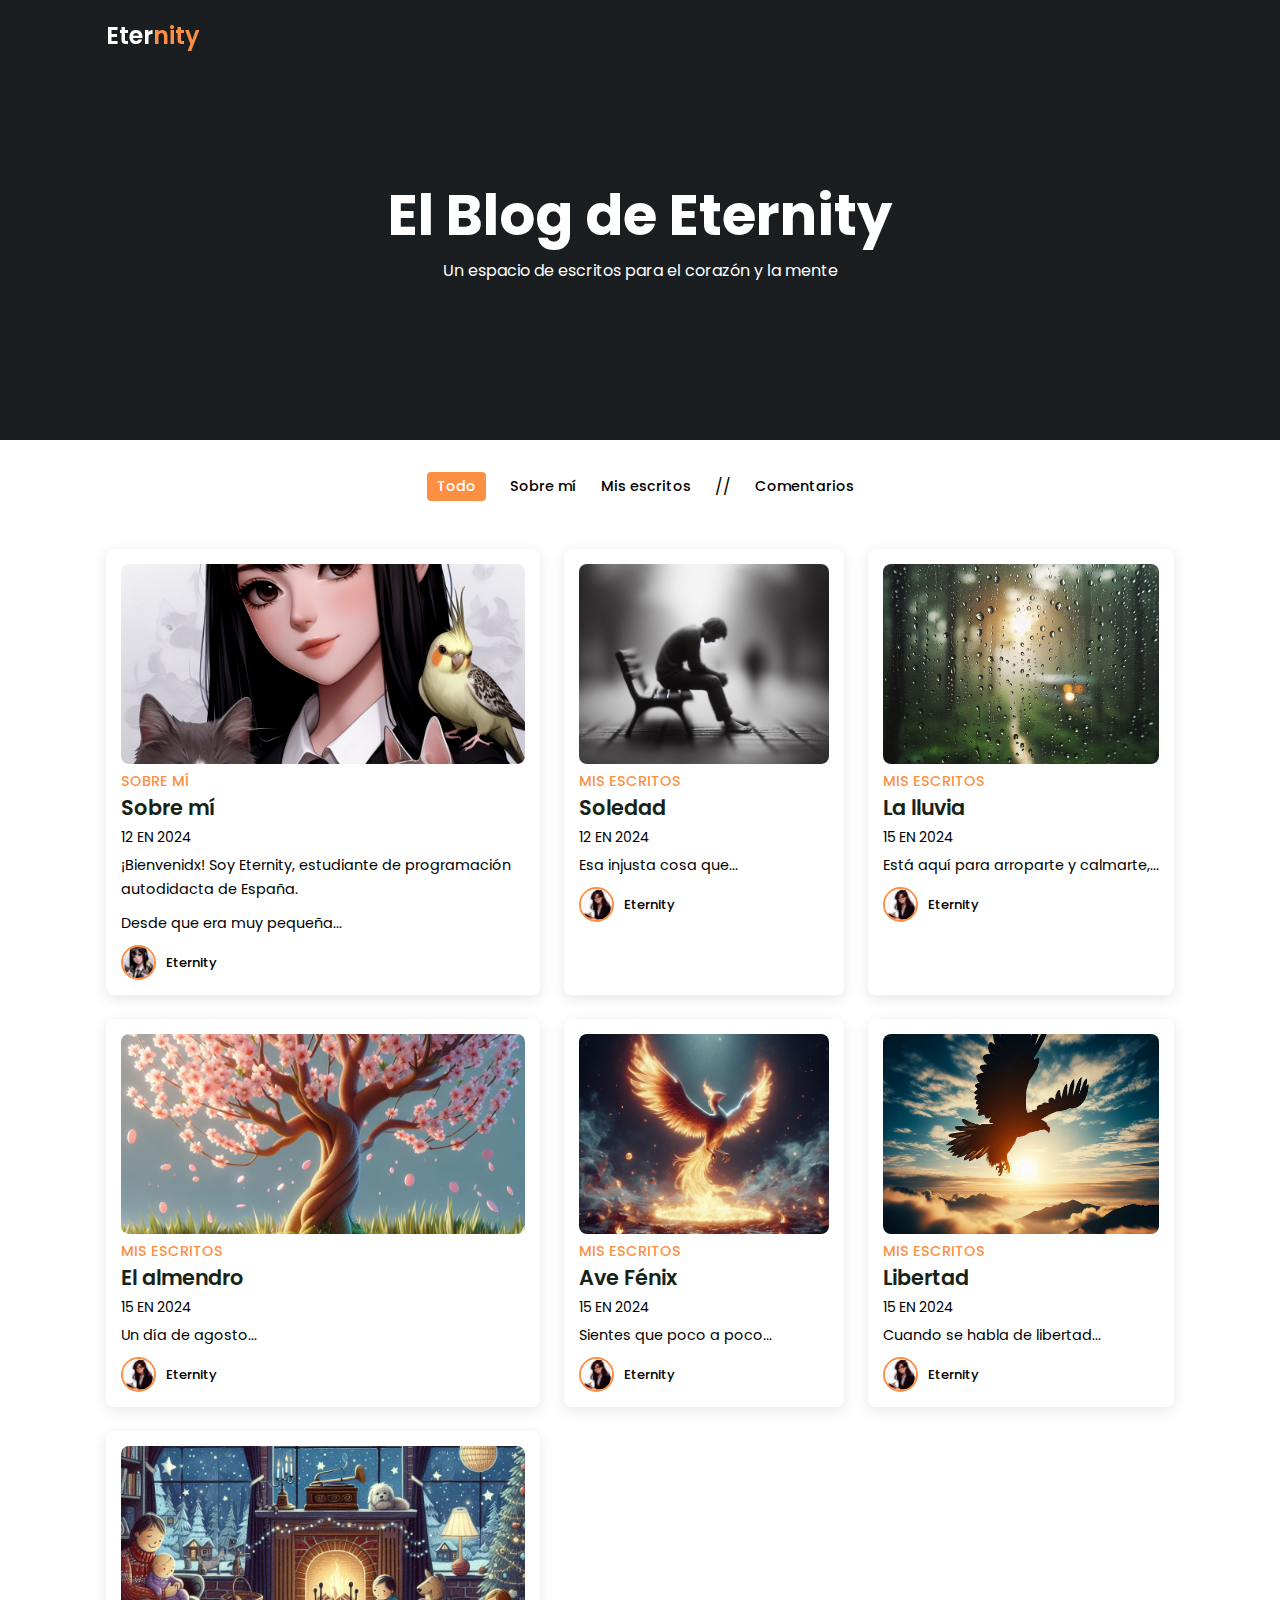
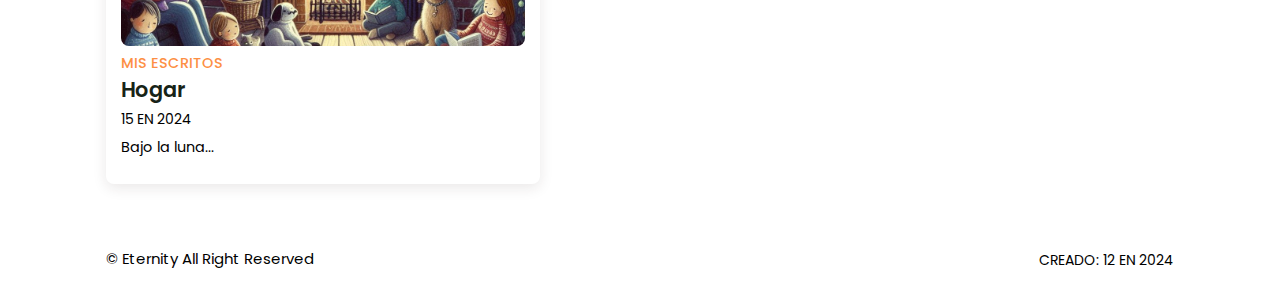
==== index.html @ 63623a49 "Update index.html" ====
<!DOCTYPE html>
<html lang="en">
<head>

    <meta charset="UTF-8">
    <meta name="viewport" content="width=device-width, initial-scale=1.0">
    <title>El Blog de Eternity</title>
 
    <link rel="stylesheet" href="style.css">

    <link href='https://unpkg.com/boxicons@2.1.4/css/boxicons.min.css' rel='stylesheet'>
</head>
<body>

   <header>

    <div class="nav container">

    <a href="#" class="logo">Eter<span>nity</span></a>

    
    </div>

   </header>

   <section class="home" id="sectionhome">
    <div class="home-text container">
        <h2 class="home-title">El Blog de Eternity</h2>
        <span class="home-subtitle">Un espacio de escritos para el corazón y la mente</span>
    </div>
   </section>

    <div class="post-filter container">
        <span class="filter-item active-filter" data-filter="todo">Todo</span>
        <span class="filter-item" data-filter="sobre-mí">Sobre mí</span>
        <span class="filter-item" data-filter="mis-escritos">Mis escritos</span>
        //<span class="filter-item" data-filter="comentarios">Comentarios</span>
    </div>

    <section class="post container">

        <div class="post-box sobre-mí">
            <img src="img/profile-1.jpeg" alt="" class="post-img">
            <h2 class="category">Sobre mí</h2>
            <a href="post-pageSobremi.html" class="post-title">
                Sobre mí
            </a>
            <span class="post-date">12 En 2024</span>
            <p class="post-description">¡Bienvenidx! Soy Eternity, estudiante de programación autodidacta de España.</p>
            <p class="post-description">Desde que era muy pequeña...</p>

            <div class="profile"> 
                <img src="img/profile-1.jpeg" alt="" class="profile-img">
                <span class="profile-name">Eternity</span>
            </div>
        </div>

        <div class="post-box mis-escritos">
            <img src="img/post-1.jpeg" alt="" class="post-img">
            <h2 class="category">Mis escritos</h2>
            <a href="post-pageSoledad.html" class="post-title">
                Soledad
            </a>
            <span class="post-date">12 En 2024</span>
            <p class="post-description">Esa injusta cosa que... </p>

            <div class="profile"> 
                <img src="img/profile-2.jpeg" alt="" class="profile-img">
                <span class="profile-name">Eternity</span>
            </div>
        </div>

        <div class="post-box mis-escritos">
            <img src="img/post-2.jpeg" alt="" class="post-img">
            <h2 class="category">Mis escritos</h2>
            <a href="post-pageLalluvia.html" class="post-title">
                La lluvia
            </a>
            <span class="post-date">15 En 2024</span>
            <p class="post-description">Está aquí para arroparte y calmarte,...</p>

            <div class="profile"> 
                <img src="img/profile-2.jpeg" alt="" class="profile-img">
                <span class="profile-name">Eternity</span>
            </div>
        </div>
        <div class="post-box mis-escritos">
            <img src="img/post-3.jpeg" alt="" class="post-img">
            <h2 class="category">Mis escritos</h2>
            <a href="post-pageAlmendro.html" class="post-title">
                El almendro
            </a>
            <span class="post-date">15 En 2024</span>
            <p class="post-description">Un día de agosto...</p>

            <div class="profile"> 
                <img src="img/profile-2.jpeg" alt="" class="profile-img">
                <span class="profile-name">Eternity</span>
            </div>
        </div>

        <div class="post-box mis-escritos">
            <img src="img/post-4.jpeg" alt="" class="post-img">
            <h2 class="category">Mis escritos</h2>
            <a href="post-pageAveFenix.html" class="post-title">
                Ave Fénix
            </a>
            <span class="post-date">15 En 2024</span>
            <p class="post-description">Sientes que poco a poco...</p>

            <div class="profile"> 
                <img src="img/profile-2.jpeg" alt="" class="profile-img">
                <span class="profile-name">Eternity</span>
            </div>
        </div>

        <div class="post-box mis-escritos">
            <img src="img/post-5.jpeg" alt="" class="post-img">
            <h2 class="category">Mis escritos</h2>
            <a href="post-pageLibertad.html" class="post-title">
                Libertad
            </a>
            <span class="post-date">15 En 2024</span>
            <p class="post-description">Cuando se habla de libertad...</p>

            <div class="profile"> 
                <img src="img/profile-2.jpeg" alt="" class="profile-img">
                <span class="profile-name">Eternity</span>
            </div>
        </div>

        <div class="post-box mis-escritos">
            <img src="img/post-6.jpeg" alt="" class="post-img">
            <h2 class="category">Mis escritos</h2>
            <a href="post-pageHogar.html" class="post-title">
                Hogar
            </a>
            <span class="post-date">15 En 2024</span>
            <p class="post-description">Bajo la luna...</p>

        </div>

    </section>


    <div class="footer container">
        <p>&#169; Eternity All Right Reserved</p>
        <span class="post-date">Creado: 12 En 2024</span>
        </div>
    </div>




    <script src="https://code.jquery.com/jquery-3.7.1.js" integrity="sha256-eKhayi8LEQwp4NKxN+CfCh+3qOVUtJn3QNZ0TciWLP4=" crossorigin="anonymous"></script>


    <script src="main.js"></script>
</body>
</html>
---- style.css ----
@import url('https://fonts.googleapis.com/css2?family=Poppins:wght@400;500;600;700&display=swap');
*{
    font-family: 'Poppins', sans-serif;
    margin: 0;
    padding: 0;
    scroll-behavior: smooth;
    scroll-padding-top: 2rem;
    box-sizing: border-box;
}




:root {
    --container-color:#1a1e21;
    --second-color: #fd8f44;
    --text-color: #172317;
    --bg-color: #fff;
}
::selection{
    color: var(--bg-color);
    background: var(--second-color);
}
a{
    text-decoration: none;
}
li{
    list-style: none;
}
img{
    width: 100%;
}
section{
    padding: 3rem 0 2rem;
}
.container{
    max-width: 1068px;
    margin: auto;
    width: 100%;
}
header{
    position: fixed;
    top: 0;
    left: 0;
    width: 100%;
    z-index: 200;
}
header.shadow{
    background: var(--bg-color);
    box-shadow: 0 1px 4px hsl(0 4% 14% / 10%);
    transition: 0.4s;
}
header.shadow .logo{
    color: var(--text-color);
}
.nav{
    display: flex;
    align-items: center;
    justify-content: space-between;
    padding: 18px 0;
}
.logo{
    font-size: 1.5rem;
    font-weight: 600;
    color: var(--bg-color) ;
}
.logo span {
    color: var(--second-color);
}
.login{
    padding: 8px 14px;
    text-transform: uppercase;
    font-weight: 500;
    border-radius: 4px;
    background: var(--second-color);
    color: var(--bg-color);
}
.login:hover {
    background: hsl(24, 98%, 58%);
    transition: 0.3s;
}

.home {
    width: 100%;
    min-height: 440px;
    background: var(--container-color);
    display: grid;
    justify-content: center;
    align-items: center;
}
.home-text{
    color: var(--bg-color);
    text-align: center;
}

.home-title {
    font-size: 3.5rem;
}
.home-subtitle{
    font-size: 1rem;
    font-weight: 400;
}
.post-filter{
    display: flex;
    justify-content: center;
    align-items: center;
    column-gap: 1.5rem;
    margin-top: 2rem !important;
}
.filter-item{
    font-size: 0.9rem;
    font-weight: 500;
    cursor: pointer;
}
.active-filter{
    background: var(--second-color);
    color: var(--bg-color);
    padding: 4px 10px;
    border-radius: 4px;
}
.post{
    display: grid;
    grid-template-columns: repeat(auto-fit, minmax(280px,auto));
    justify-content: center;
    gap: 1.5rem;
}
.post-box{
    background: var(--bg-color);
    box-shadow: 0 4px 14px hsl(355deg 25% 15% / 10%);
    padding: 15px;
    border-radius: 0.5rem;
}
.post-img{
    width: 100%;
    height: 200px;
    object-fit: cover;
    object-position: center;
    border-radius: 0.5rem;
}
.category{
    font-size: 0.9rem;
    font-weight: 500;
    text-transform: uppercase;
    color: var(--second-color);
}
.post-title{
    font-size: 1.3rem;
    font-weight: 600;
    color: var(--text-color);
    display: -webkit-box;
    -webkit-line-clamp: 2;
    -webkit-box-orient: vertical;
    overflow: hidden;
}
.post-date{
    display: flex;
    font-size: 0.875rem;
    text-transform: uppercase;
    font-weight: 400;
    margin-top: 4px;
}
.post-description{
    font-size: 0.9rem;
    line-height: 1.5rem;
    margin: 5px 0 10px;
    display: -webkit-box;
    -webkit-line-clamp: 3;
    -webkit-box-orient: vertical;
    overflow: hidden;
}
.profile{
    display: flex;
    align-items: center;
    gap: 10px;
}
.profile-img{
    width: 35px;
    height: 35px;
    border-radius: 50%;
    object-fit: cover;
    object-position: center;
    border: 2px solid var(--second-color);
}
.profile-name{
    font-size: 0.82rem;
    font-weight: 500;
}
.footer{
    display: flex;
    justify-content: space-between;
    align-items: center;
    padding: 30px 0;
}
.footer p{
    font-size: 0.938rem;
}
.social{
    display: flex;
    align-items: center;
    column-gap: 1rem;
}
.social .bx{
    font-size: 1.4rem;
    color: var(--text-color);
}
.social .bx:hover {
    color: var(--second-color);
    transition: 0.3s all linear;
}
.post-header{
    width: 100%;
    height: 500px;
    background: var(--container-color);
}
.post-container{
    max-width: 800px;
    margin: auto;
    width: 100%;
}
.header-content{
    display: flex;
    flex-direction: column;
    align-items: center;
    margin-top: 4rem !important;
}
.back-home{
    color: var(--second-color);
    font-size: 0.9rem;
}
.header-title{
    width: 90%;
    font-size: 2.6rem;
    color: var(--bg-color);
    text-align: center;
    margin-bottom: 1rem;
}
.header-img{
    width: 420px;
    height: 420px;
    object-fit: center;
    object-position: cover;
}
.post-content{
    margin-top: 10rem !important;
}
.sub-heading{
    font-size: 1.2rem;
}
.post-text{
    font-size: 1rem;
    line-height: 1.7rem;
    margin: 1rem 0;
    text-align: justify;
}
.share{
    display: flex;
    flex-direction: column;
    align-items: center;
    row-gap: 1rem;
}
.share-title{
    font-size: 1.1rem;
}
@media (max-width: 1060px){
    .container {
        margin: 0 auto;
        width: 95%;
    }
    .home-text {
        width: 100%;
    }
}
@media (max-width: 800px){
    .nav {
        padding: 14px 0px;
    }
    .post-container{
        margin: 0 auto;
        width: 95%;
    }
}
@media (max-width: 768px){
    .nav {
        padding: 10px 0px;
    }
    section {
        padding: 2rem 0;
    }
    .header-content {
        margin-top: 3rem !important;
    }
    .home{
        min-height: 380px;
    }
    .home-title{
        font-size: 3rem;
    }
    .header-title{
        font-size: 2rem;
    }
    .header-img{
        height: 370px;
    }
    .post-header{
        height: 435px;
    }
    .post-content{
        margin-top: 9rem !important;
    }
}
@media (max-width: 570px){
    .post-header{
        height: 390px;
    }
    .header-title{
        width: 100%;
    }
    .header-img{
        height: 340px;
    }
    .footer {
        flex-direction: column;
        row-gap: 1rem;
        padding: 20px 0;
        text-align: center;
    }
}
@media (max-width: 396px){
    .home-title{
        font-size: 2rem;
    }
    .home-subtitle {
        font-size: 0.9rem;
    }
    .home {
        min-height: 300px;
    }
    .post-box{
        padding: 10px;
    }
    .header-title{
        font-size: 1.4rem;
    }
    .header-img {
        height: 240px;
    }
    .post-header {
        height: 335px;
    }
    .post-content{
        margin-top: 5rem !important;
    }
    .post-text{
        font-size: 0.875rem;
        line-height: 1.5rem;
        margin: 10px 0;
    }
}
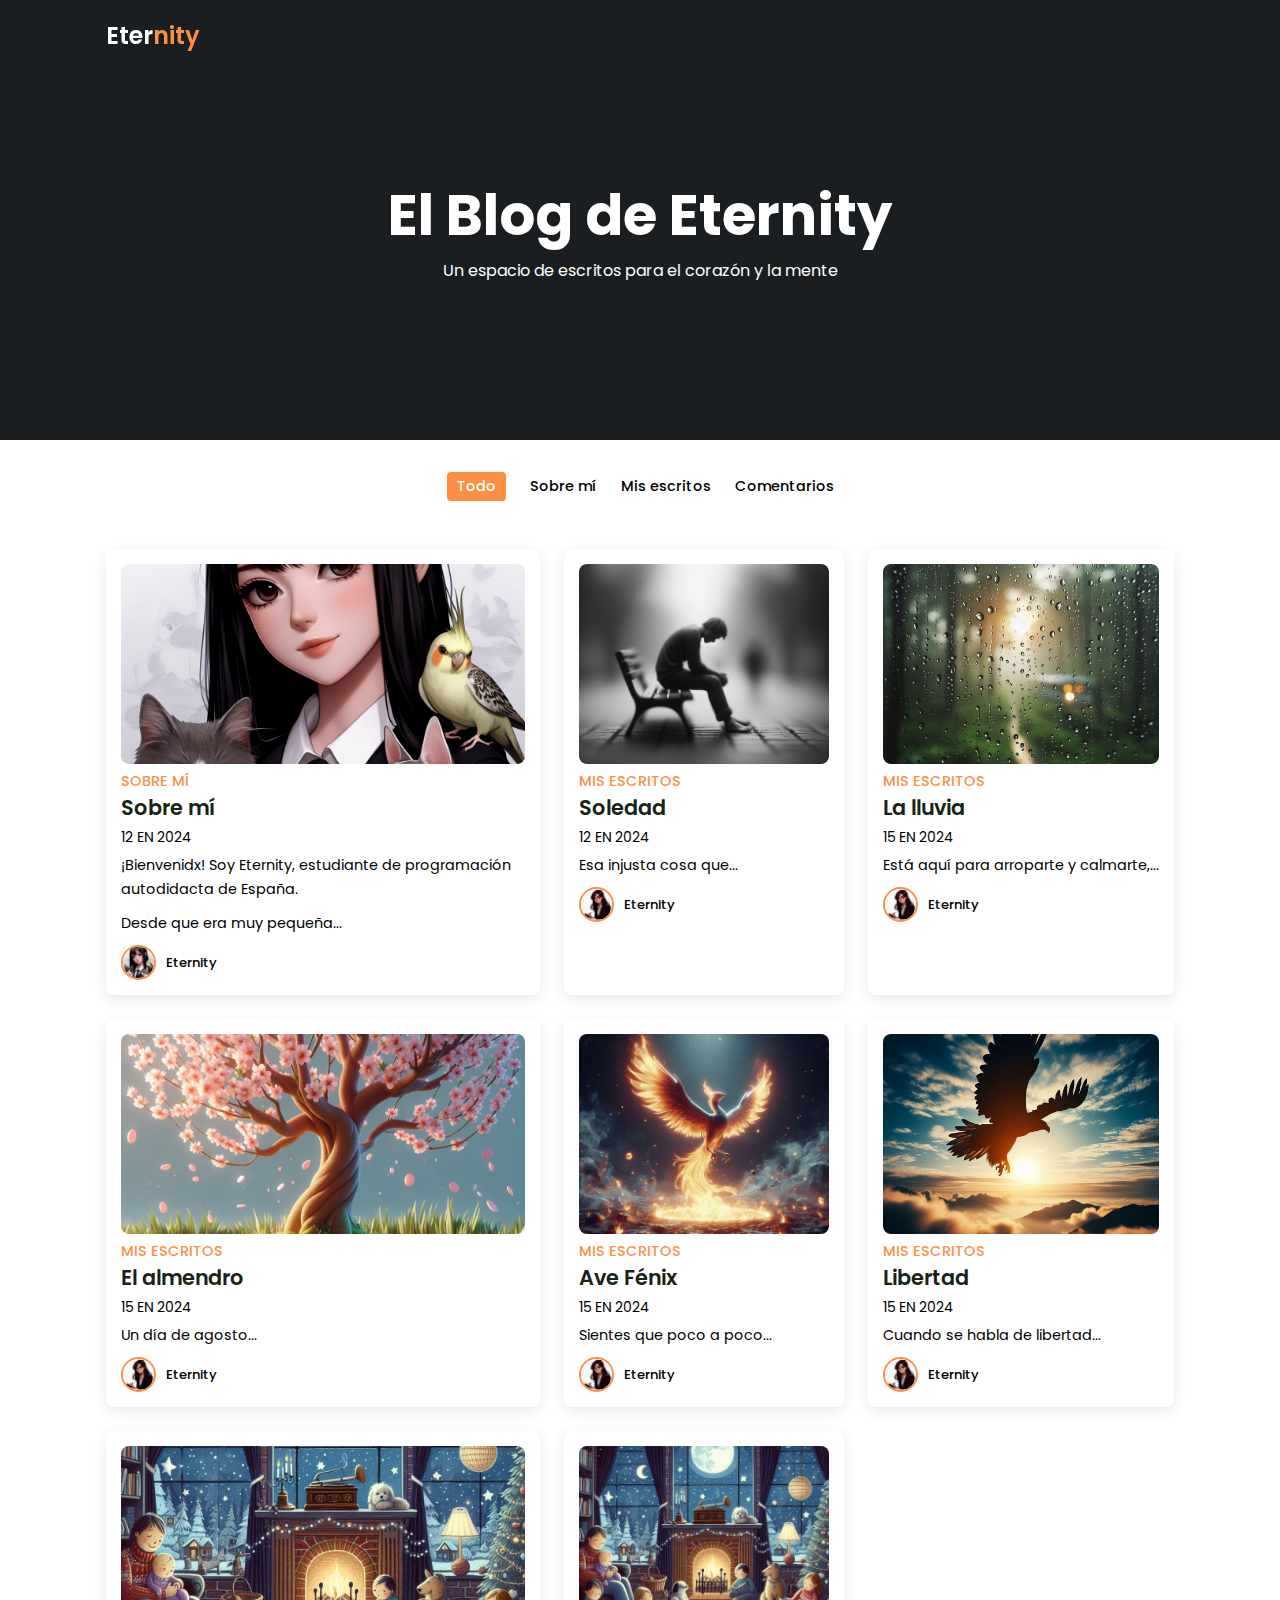
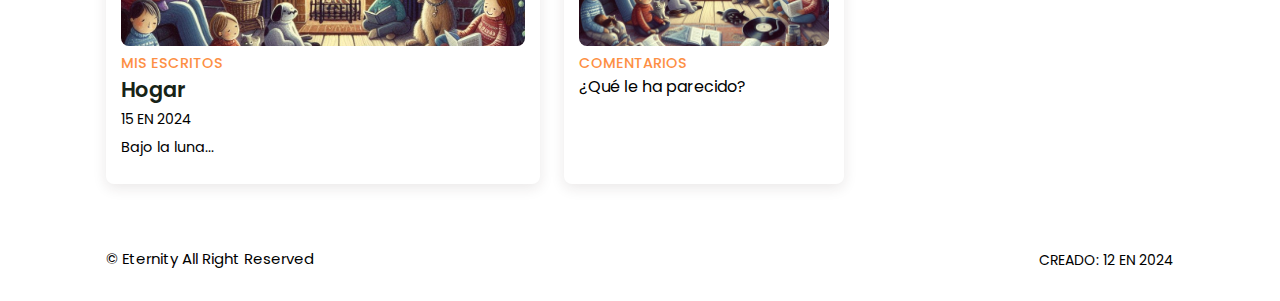
==== commit 68e1b083: "Update index.html" ====
--- a/index.html
+++ b/index.html
@@ -34,7 +34,7 @@
         <span class="filter-item active-filter" data-filter="todo">Todo</span>
         <span class="filter-item" data-filter="sobre-mí">Sobre mí</span>
         <span class="filter-item" data-filter="mis-escritos">Mis escritos</span>
-        //<span class="filter-item" data-filter="comentarios">Comentarios</span>
+        <span class="filter-item" data-filter="los-comentarios">Comentarios</span>
     </div>
 
     <section class="post container">
@@ -140,6 +140,14 @@
 
         </div>
 
+        <div class="post-box los-comentarios">
+            <img src="img/post-6.jpeg" alt="" class="post-img">
+            <h2 class="category">Comentarios</h2>
+            <a>¿Qué le ha parecido?</a>
+            <script src="https://cdn.commoninja.com/sdk/latest/commonninja.js" defer></script>
+<div class="commonninja_component pid-88333297-a305-47eb-8b60-252272b29c6f">
+
+        </div>
     </section>
 
 
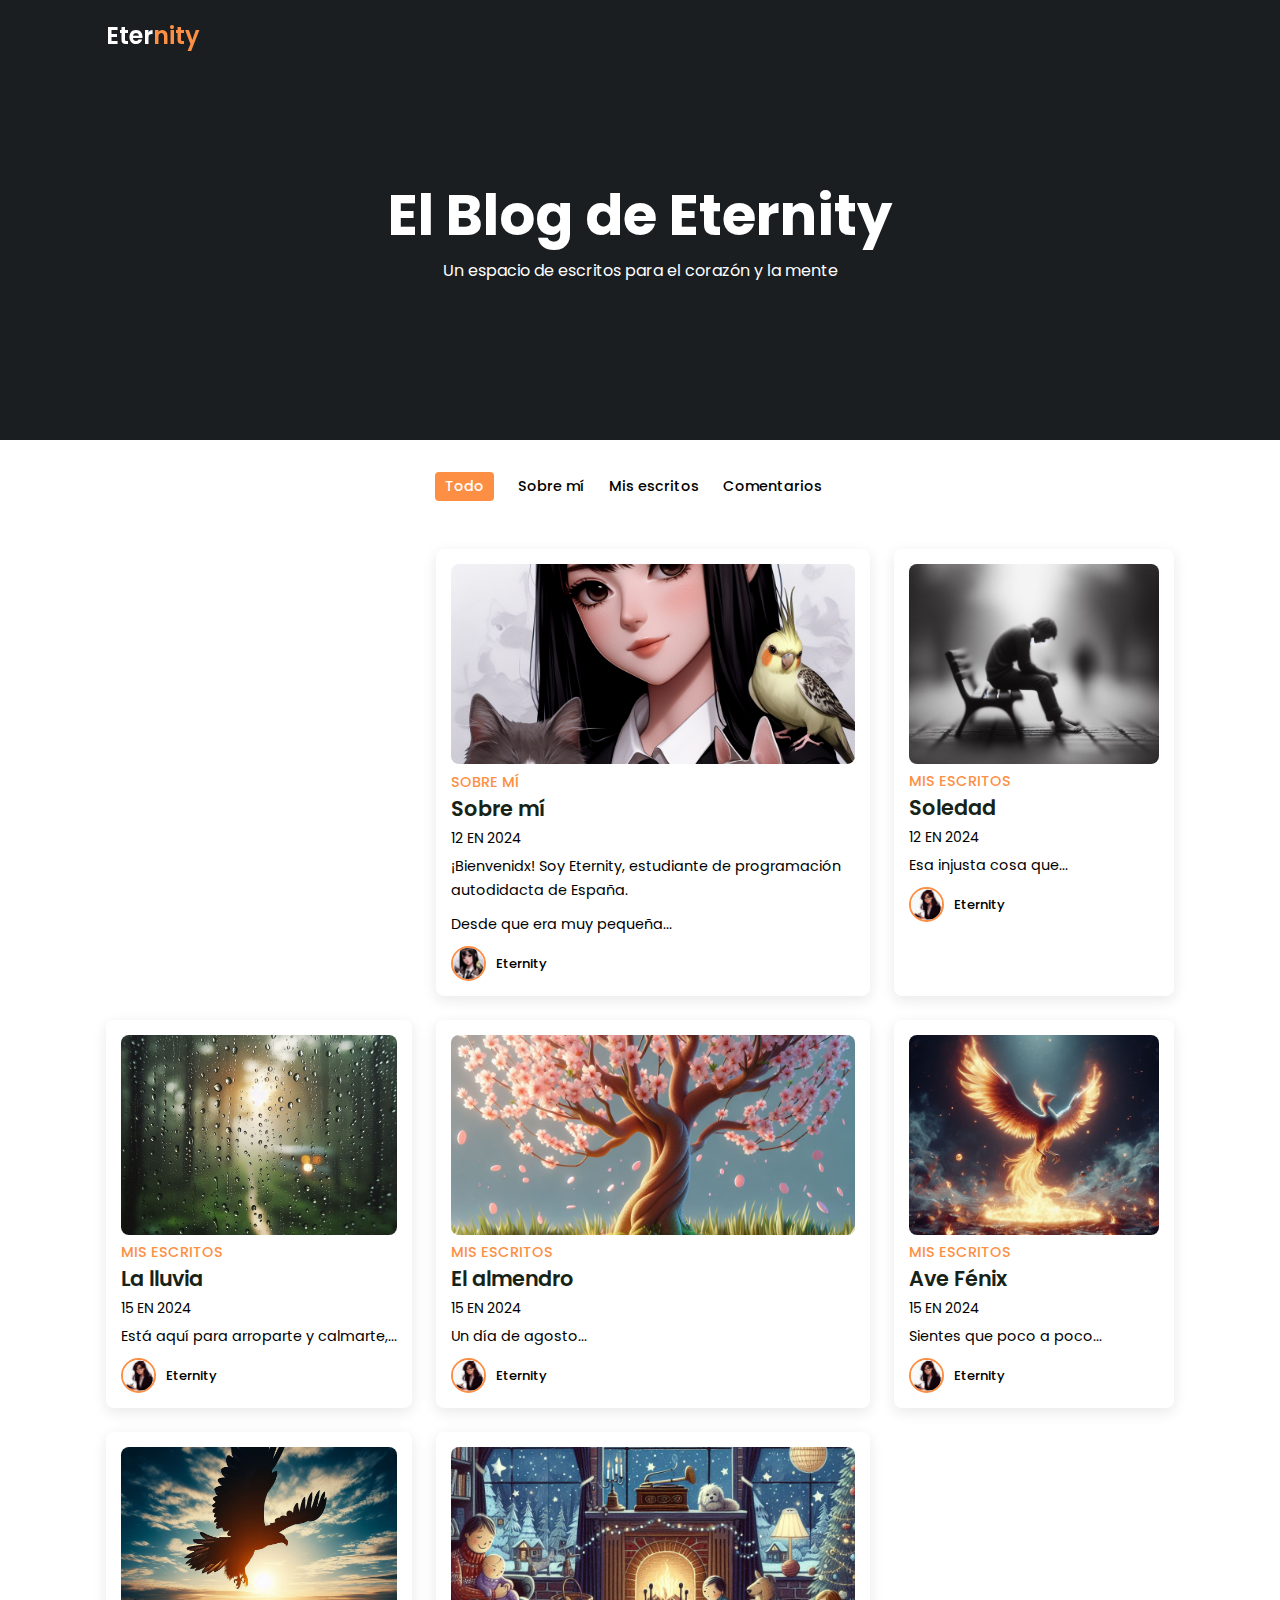
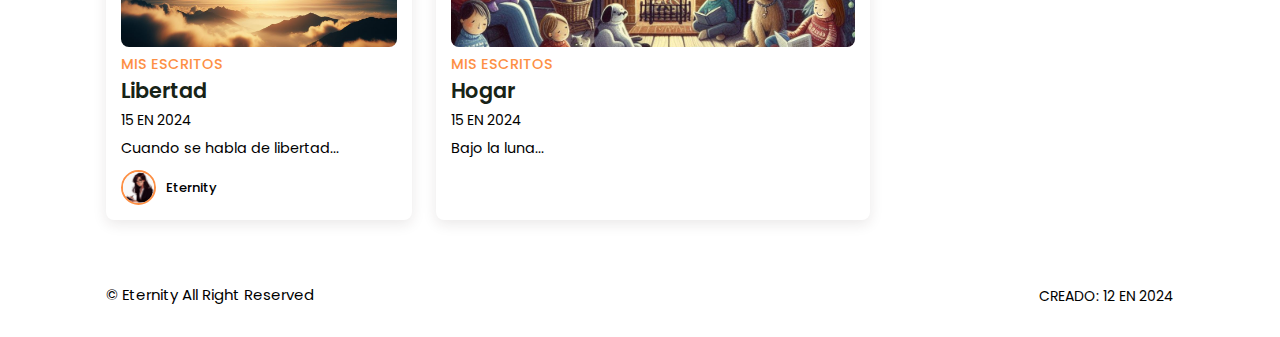
==== commit d1abe9b9: "Update index.html" ====
--- a/index.html
+++ b/index.html
@@ -34,7 +34,7 @@
         <span class="filter-item active-filter" data-filter="todo">Todo</span>
         <span class="filter-item" data-filter="sobre-mí">Sobre mí</span>
         <span class="filter-item" data-filter="mis-escritos">Mis escritos</span>
-        <span class="filter-item" data-filter="los-comentarios">Comentarios</span>
+        <span class="filter-item" data-filter="comentarios">Comentarios <a href="post-pageComentarios.html" class="post-title"></span>
     </div>
 
     <section class="post container">
@@ -140,14 +140,6 @@
 
         </div>
 
-        <div class="post-box los-comentarios">
-            <img src="img/post-6.jpeg" alt="" class="post-img">
-            <h2 class="category">Comentarios</h2>
-            <a>¿Qué le ha parecido?</a>
-            <script src="https://cdn.commoninja.com/sdk/latest/commonninja.js" defer></script>
-<div class="commonninja_component pid-88333297-a305-47eb-8b60-252272b29c6f">
-
-        </div>
     </section>
 
 
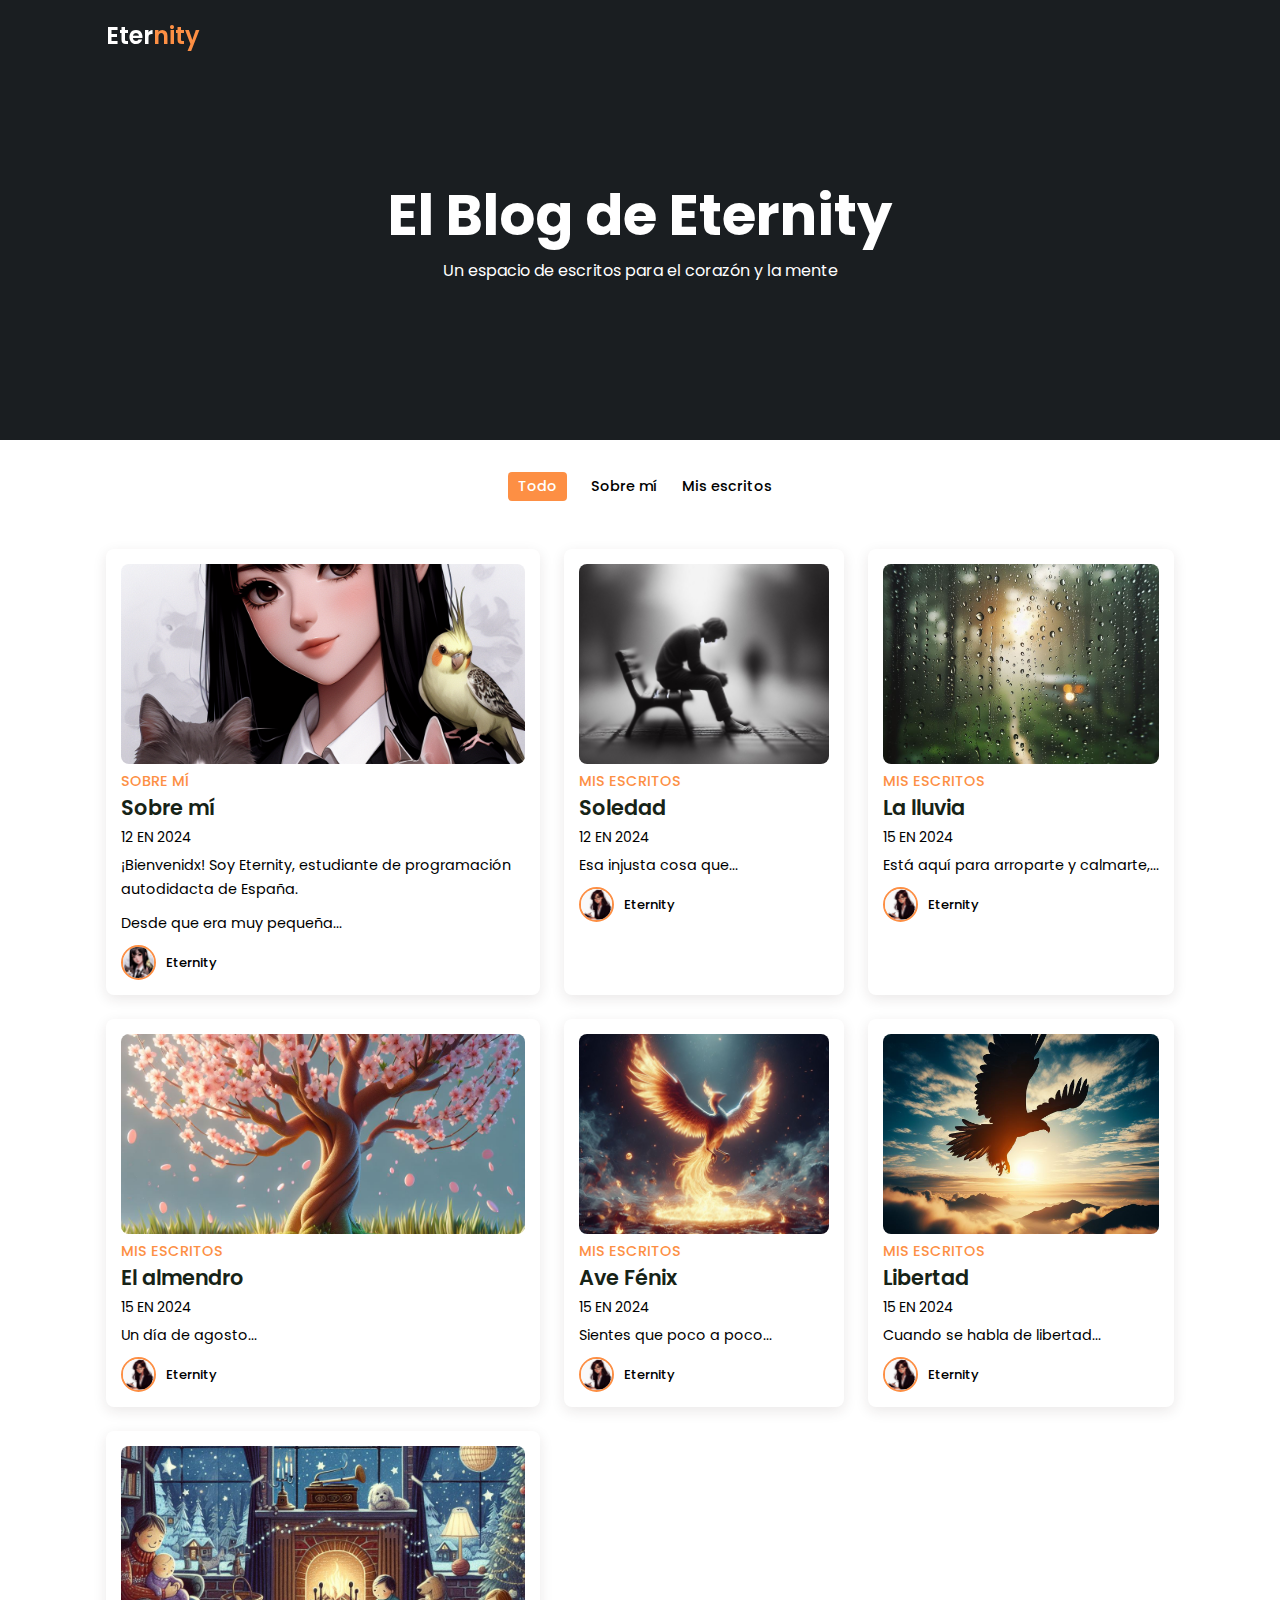
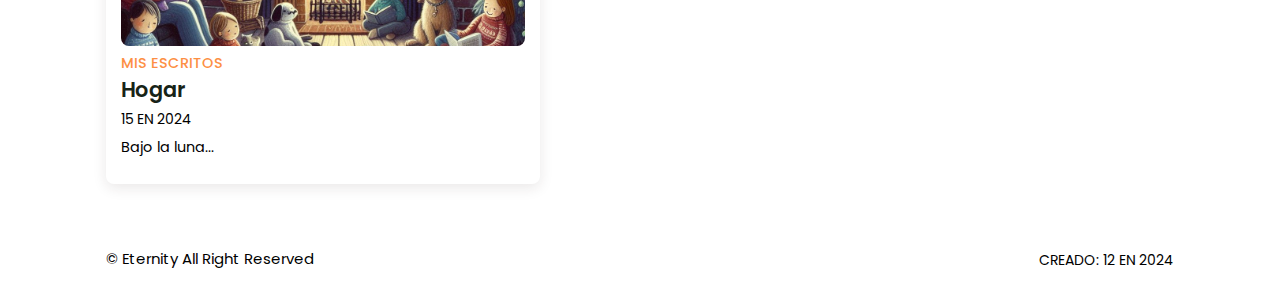
==== commit 90d01954: "Update index.html" ====
--- a/index.html
+++ b/index.html
@@ -34,7 +34,6 @@
         <span class="filter-item active-filter" data-filter="todo">Todo</span>
         <span class="filter-item" data-filter="sobre-mí">Sobre mí</span>
         <span class="filter-item" data-filter="mis-escritos">Mis escritos</span>
-        <span class="filter-item" data-filter="comentarios">Comentarios <a href="post-pageComentarios.html" class="post-title"></span>
     </div>
 
     <section class="post container">
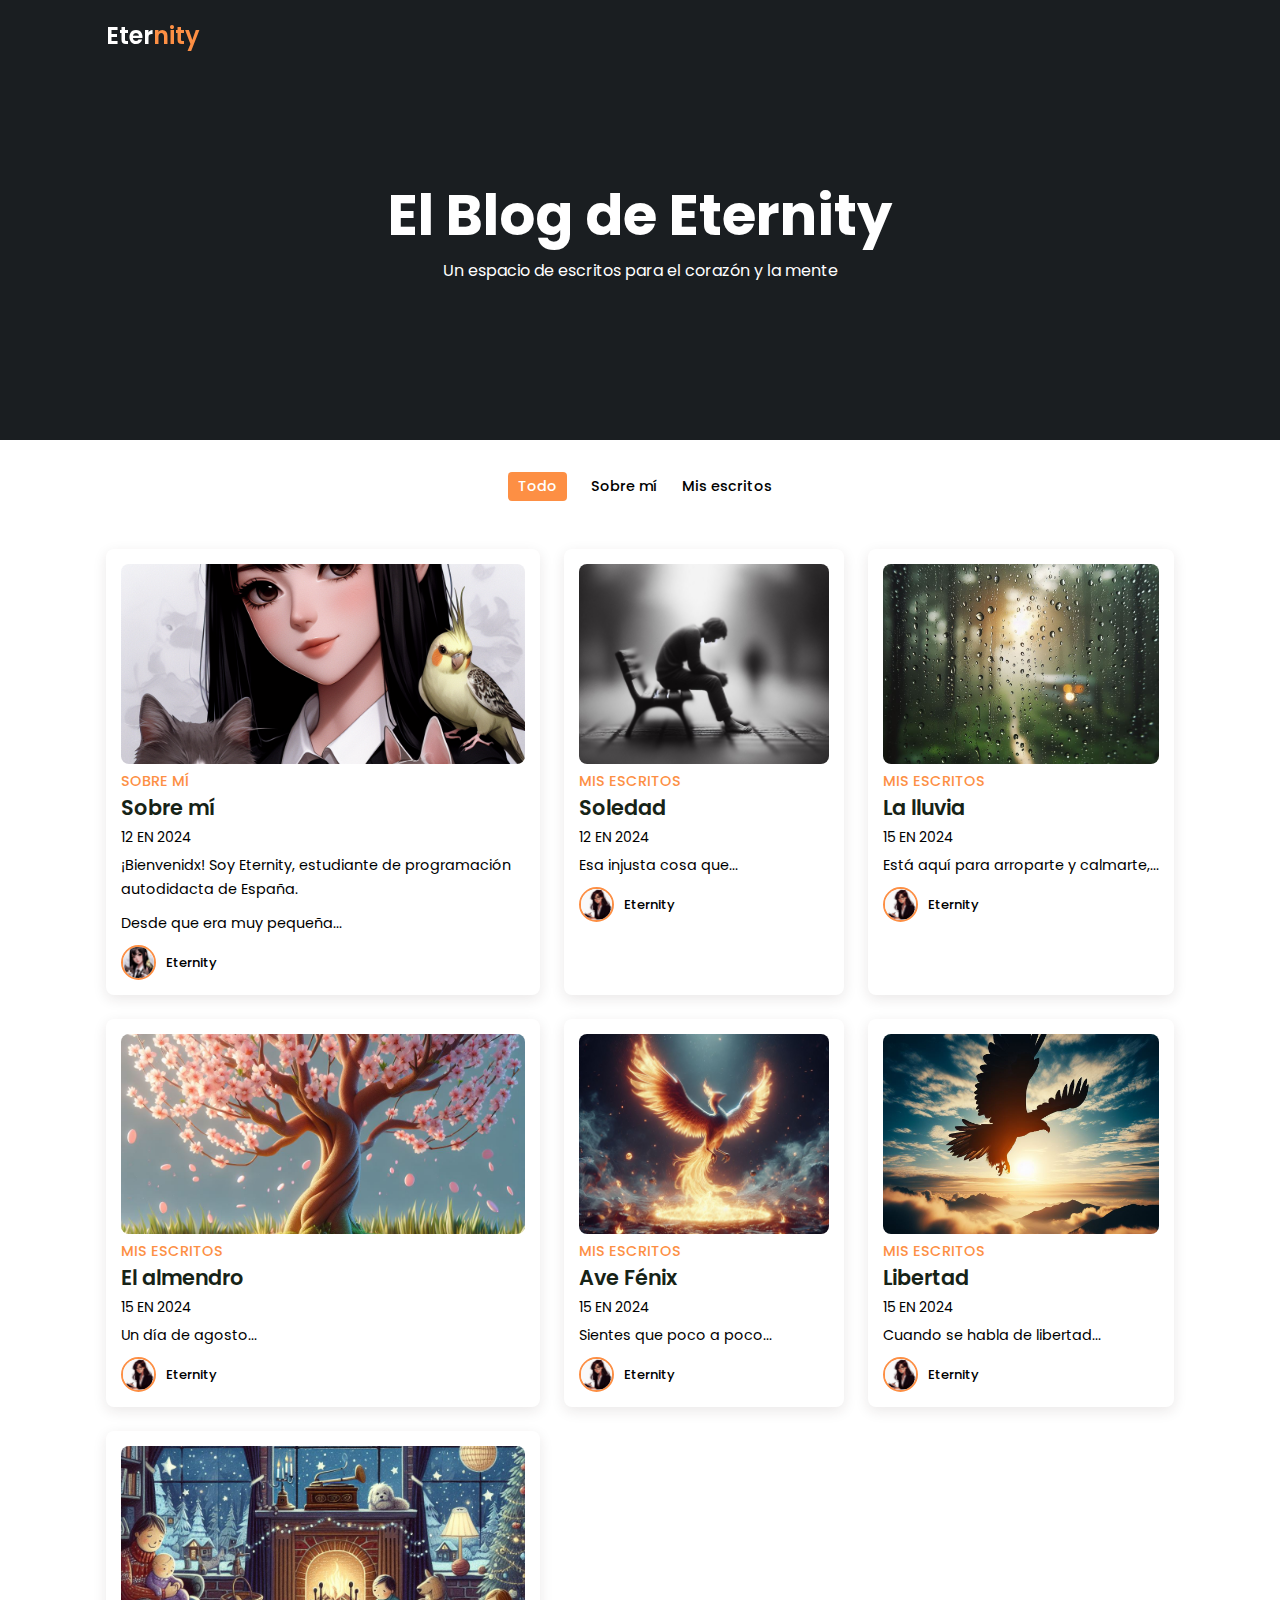
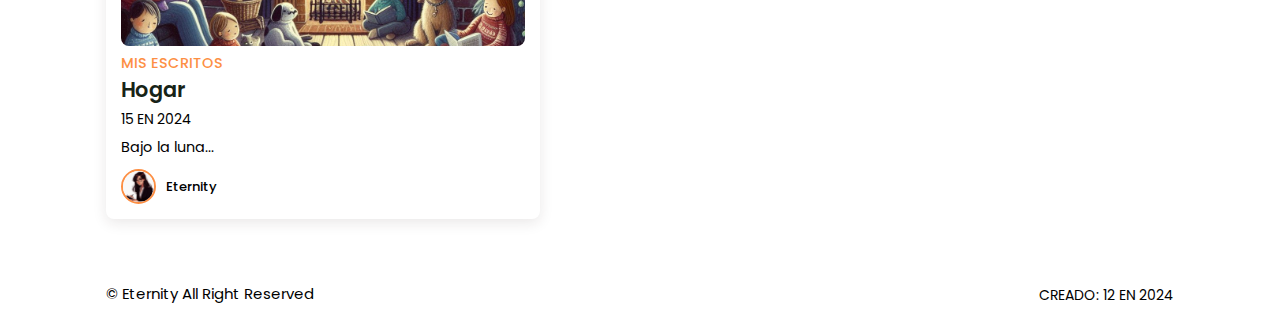
==== commit b21d218c: "Update index.html" ====
--- a/index.html
+++ b/index.html
@@ -136,6 +136,10 @@
             </a>
             <span class="post-date">15 En 2024</span>
             <p class="post-description">Bajo la luna...</p>
+            <div class="profile"> 
+                <img src="img/profile-2.jpeg" alt="" class="profile-img">
+                <span class="profile-name">Eternity</span>
+            </div>
 
         </div>
 
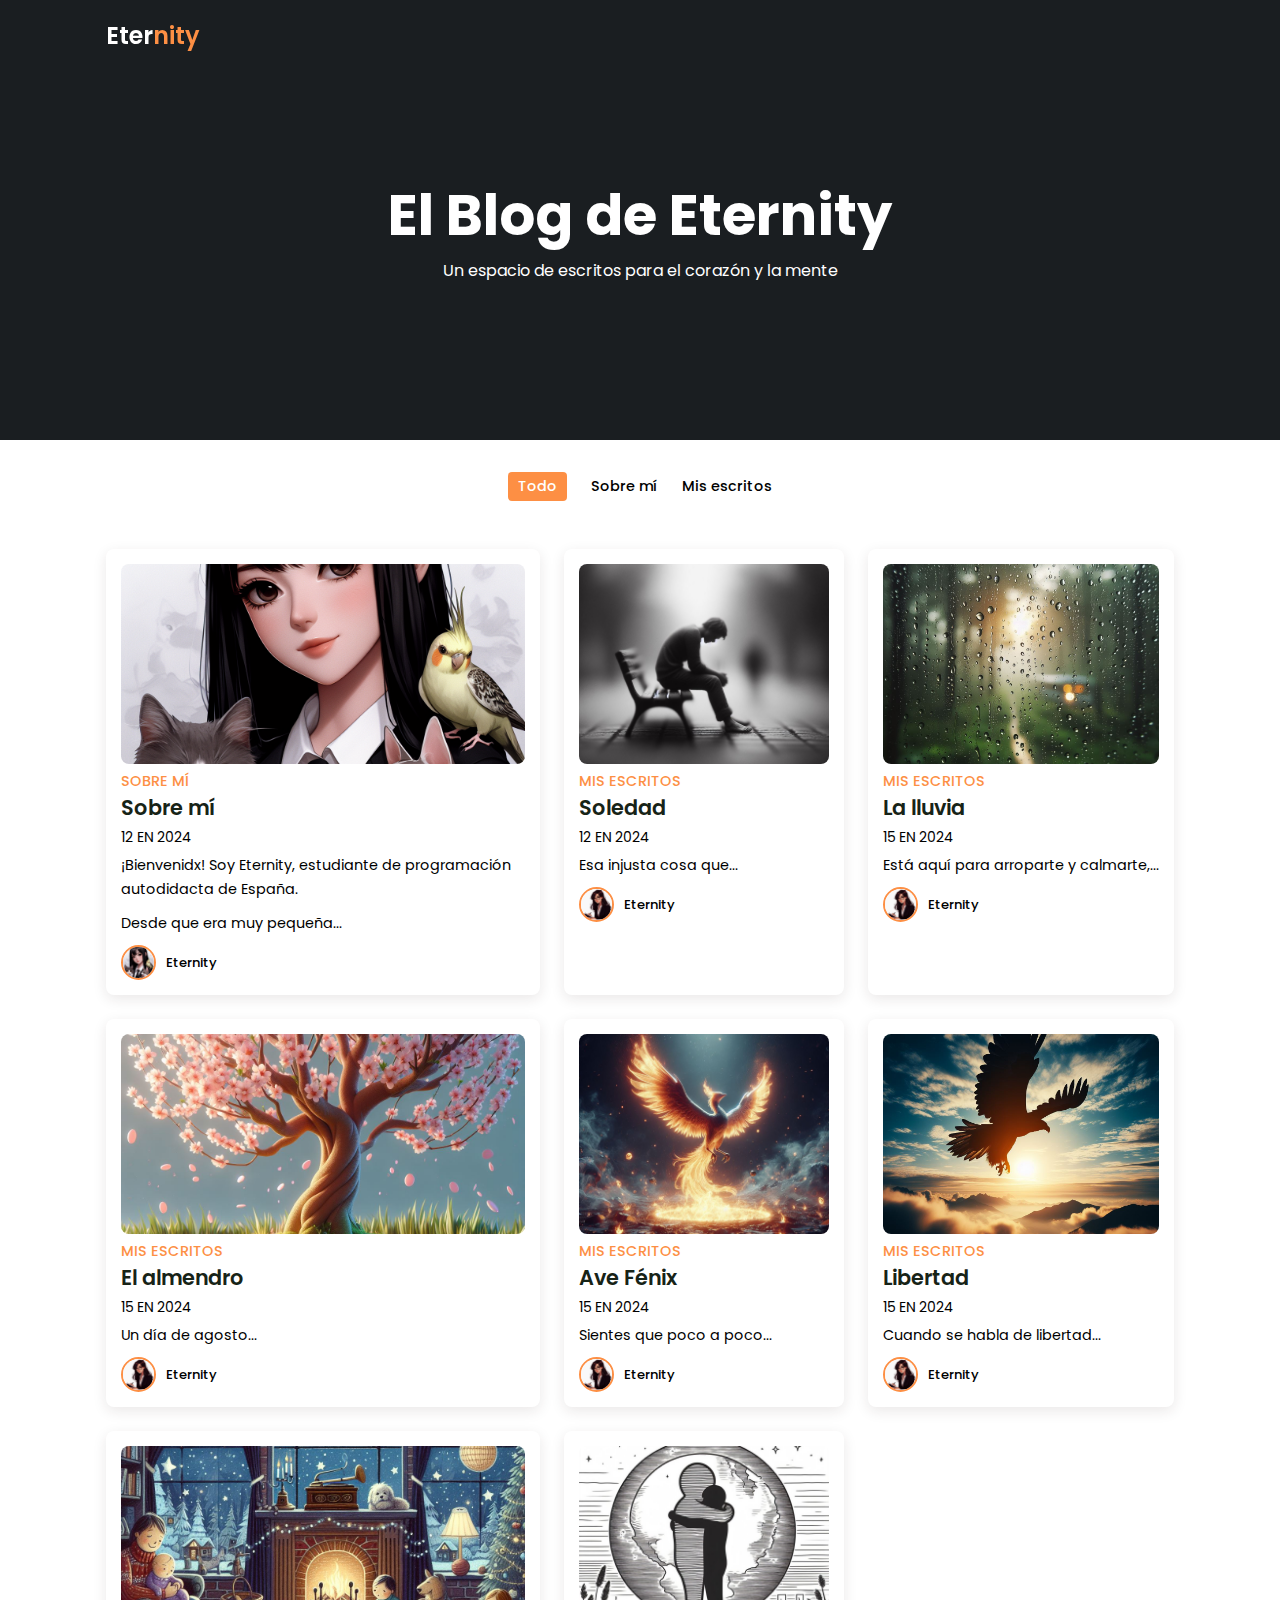
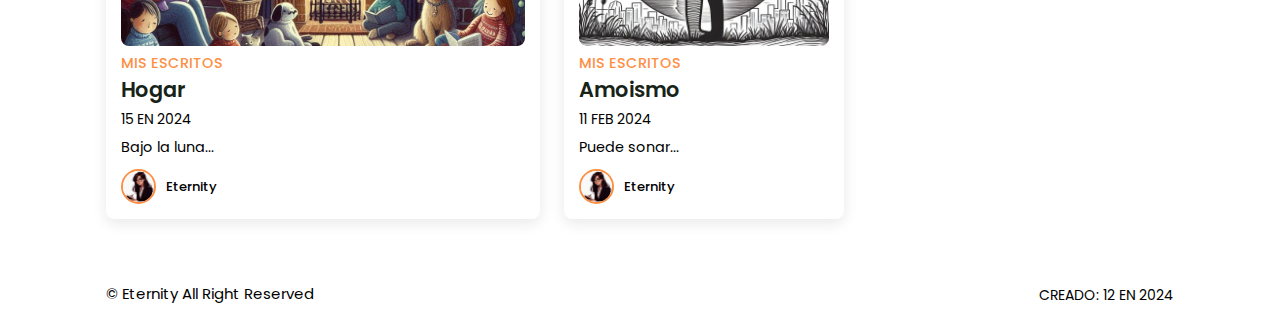
==== commit dc294b58: "Update index.html" ====
--- a/index.html
+++ b/index.html
@@ -143,6 +143,22 @@
 
         </div>
 
+        <div class="post-box mis-escritos">
+            <img src="img/post-7.jpeg" alt="" class="post-img">
+            <h2 class="category">Mis escritos</h2>
+            <a href="post-pageAmoismo.html" class="post-title">
+                Amoismo
+            </a>
+            <span class="post-date">11 Feb 2024</span>
+            <p class="post-description">Puede sonar... </p>
+
+            <div class="profile"> 
+                <img src="img/profile-2.jpeg" alt="" class="profile-img">
+                <span class="profile-name">Eternity</span>
+            </div>
+        </div>
+
+
     </section>
 
 
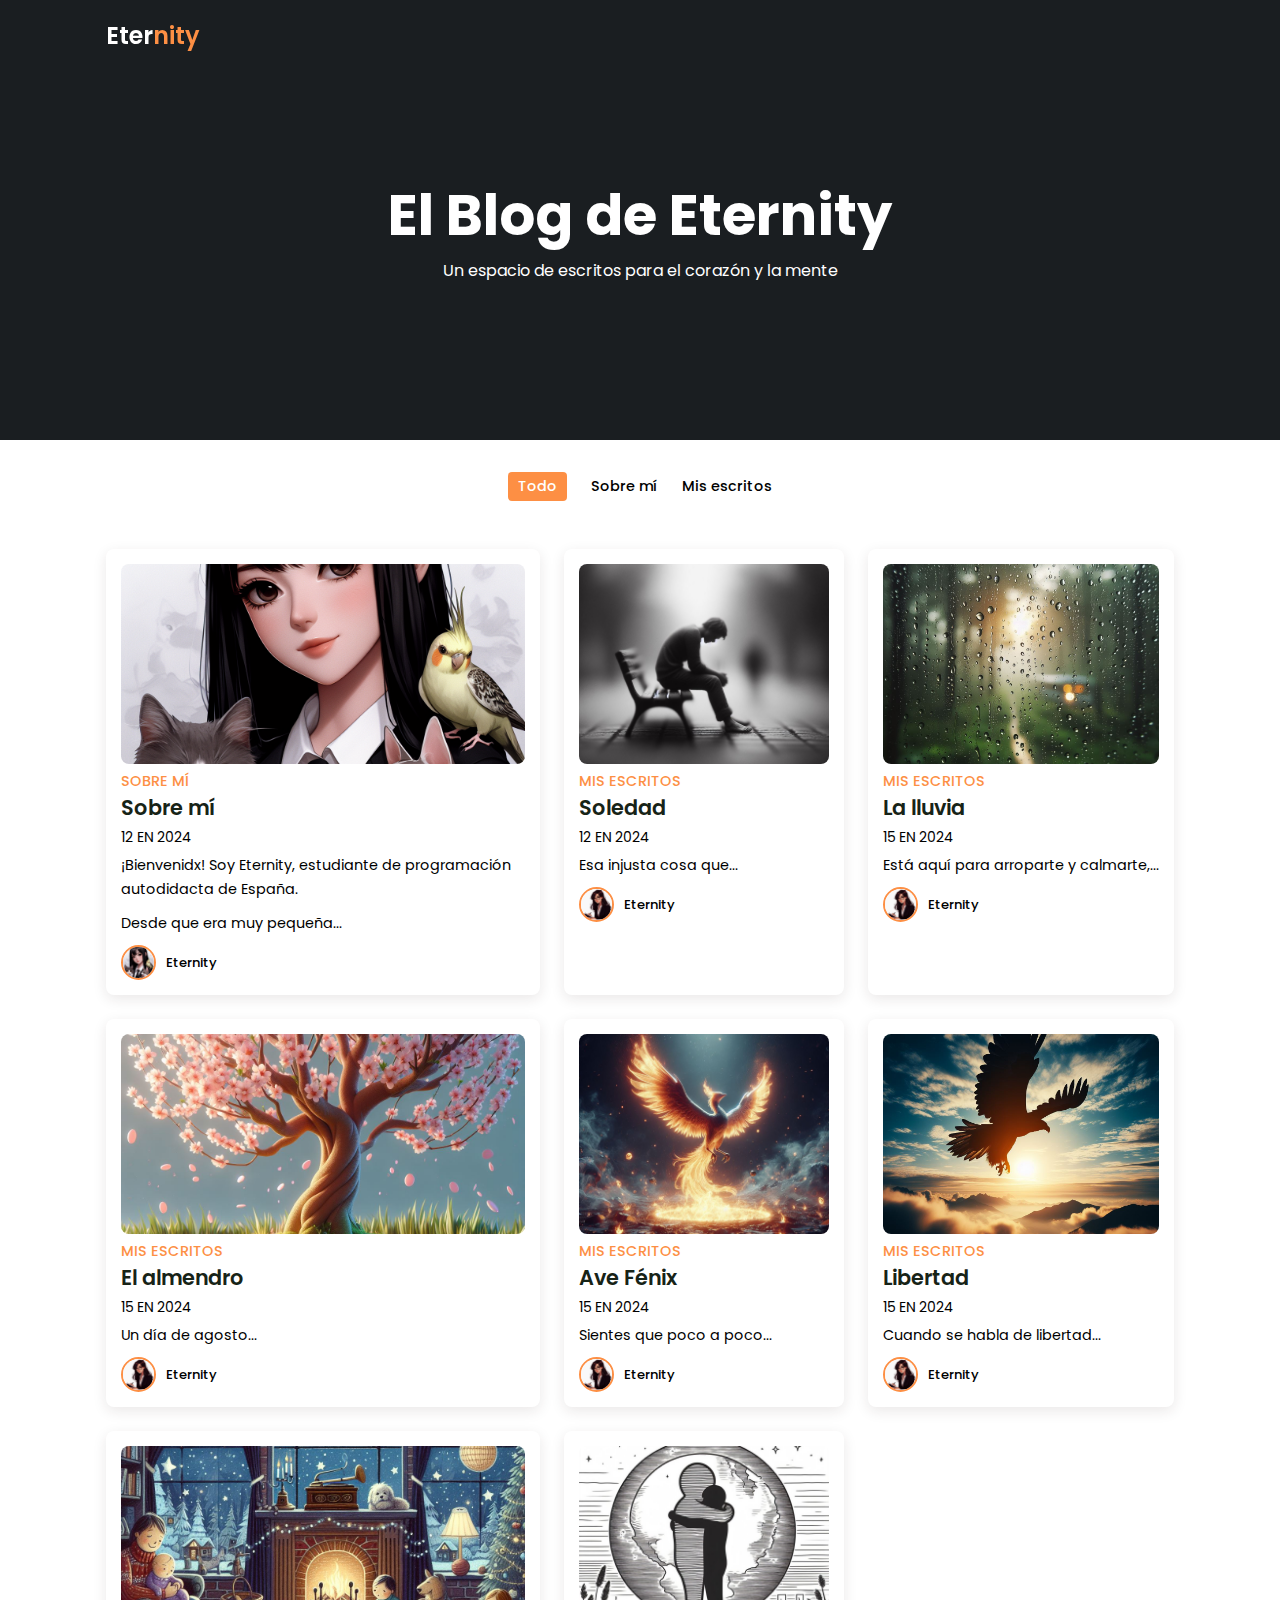
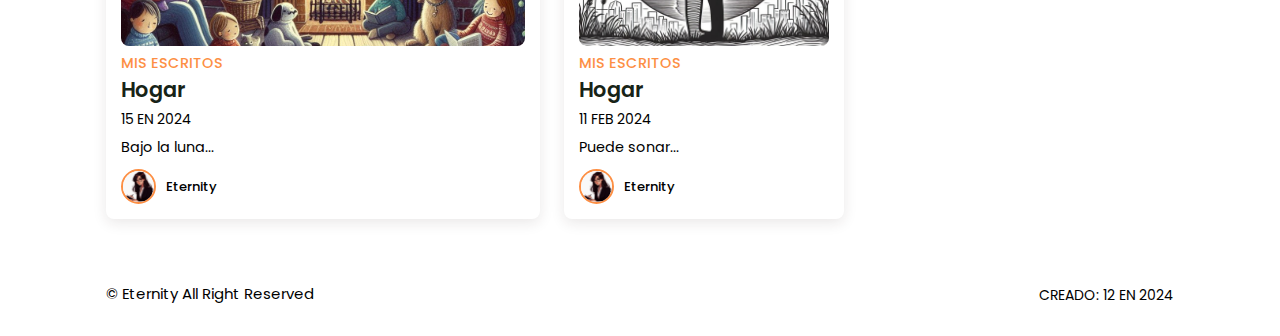
==== commit e4b011d5: "Update index.html" ====
--- a/index.html
+++ b/index.html
@@ -147,17 +147,16 @@
             <img src="img/post-7.jpeg" alt="" class="post-img">
             <h2 class="category">Mis escritos</h2>
             <a href="post-pageAmoismo.html" class="post-title">
-                Amoismo
+                Hogar
             </a>
             <span class="post-date">11 Feb 2024</span>
-            <p class="post-description">Puede sonar... </p>
-
+            <p class="post-description">Puede sonar...</p>
             <div class="profile"> 
                 <img src="img/profile-2.jpeg" alt="" class="profile-img">
                 <span class="profile-name">Eternity</span>
             </div>
+
         </div>
-
 
     </section>
 
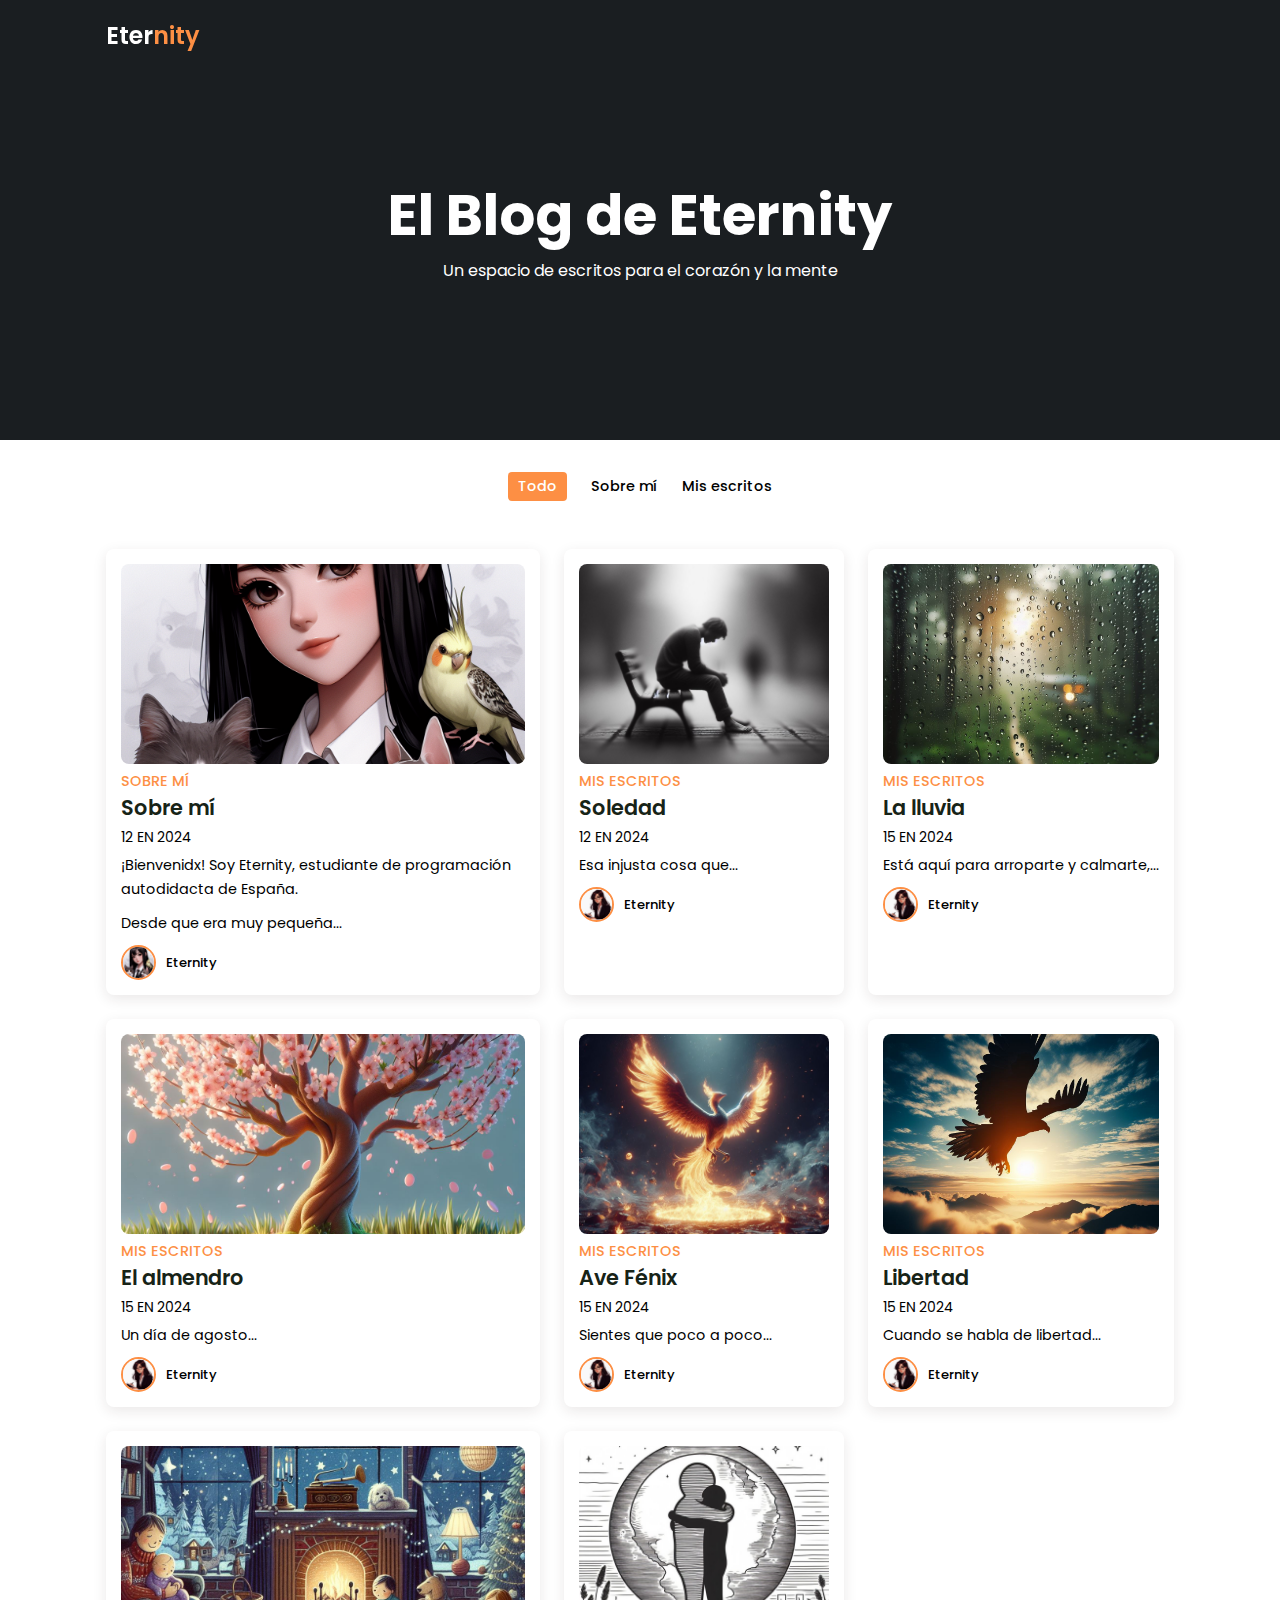
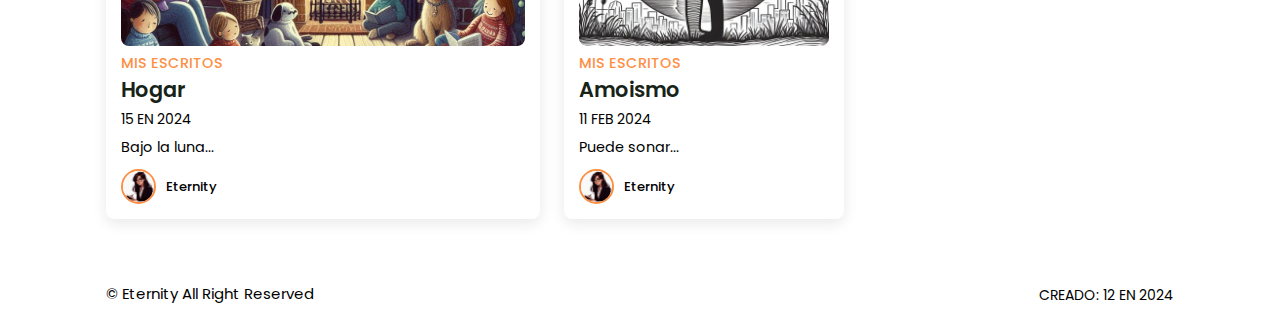
==== commit 616bc0ab: "Update index.html" ====
--- a/index.html
+++ b/index.html
@@ -147,7 +147,7 @@
             <img src="img/post-7.jpeg" alt="" class="post-img">
             <h2 class="category">Mis escritos</h2>
             <a href="post-pageAmoismo.html" class="post-title">
-                Hogar
+                Amoismo
             </a>
             <span class="post-date">11 Feb 2024</span>
             <p class="post-description">Puede sonar...</p>
